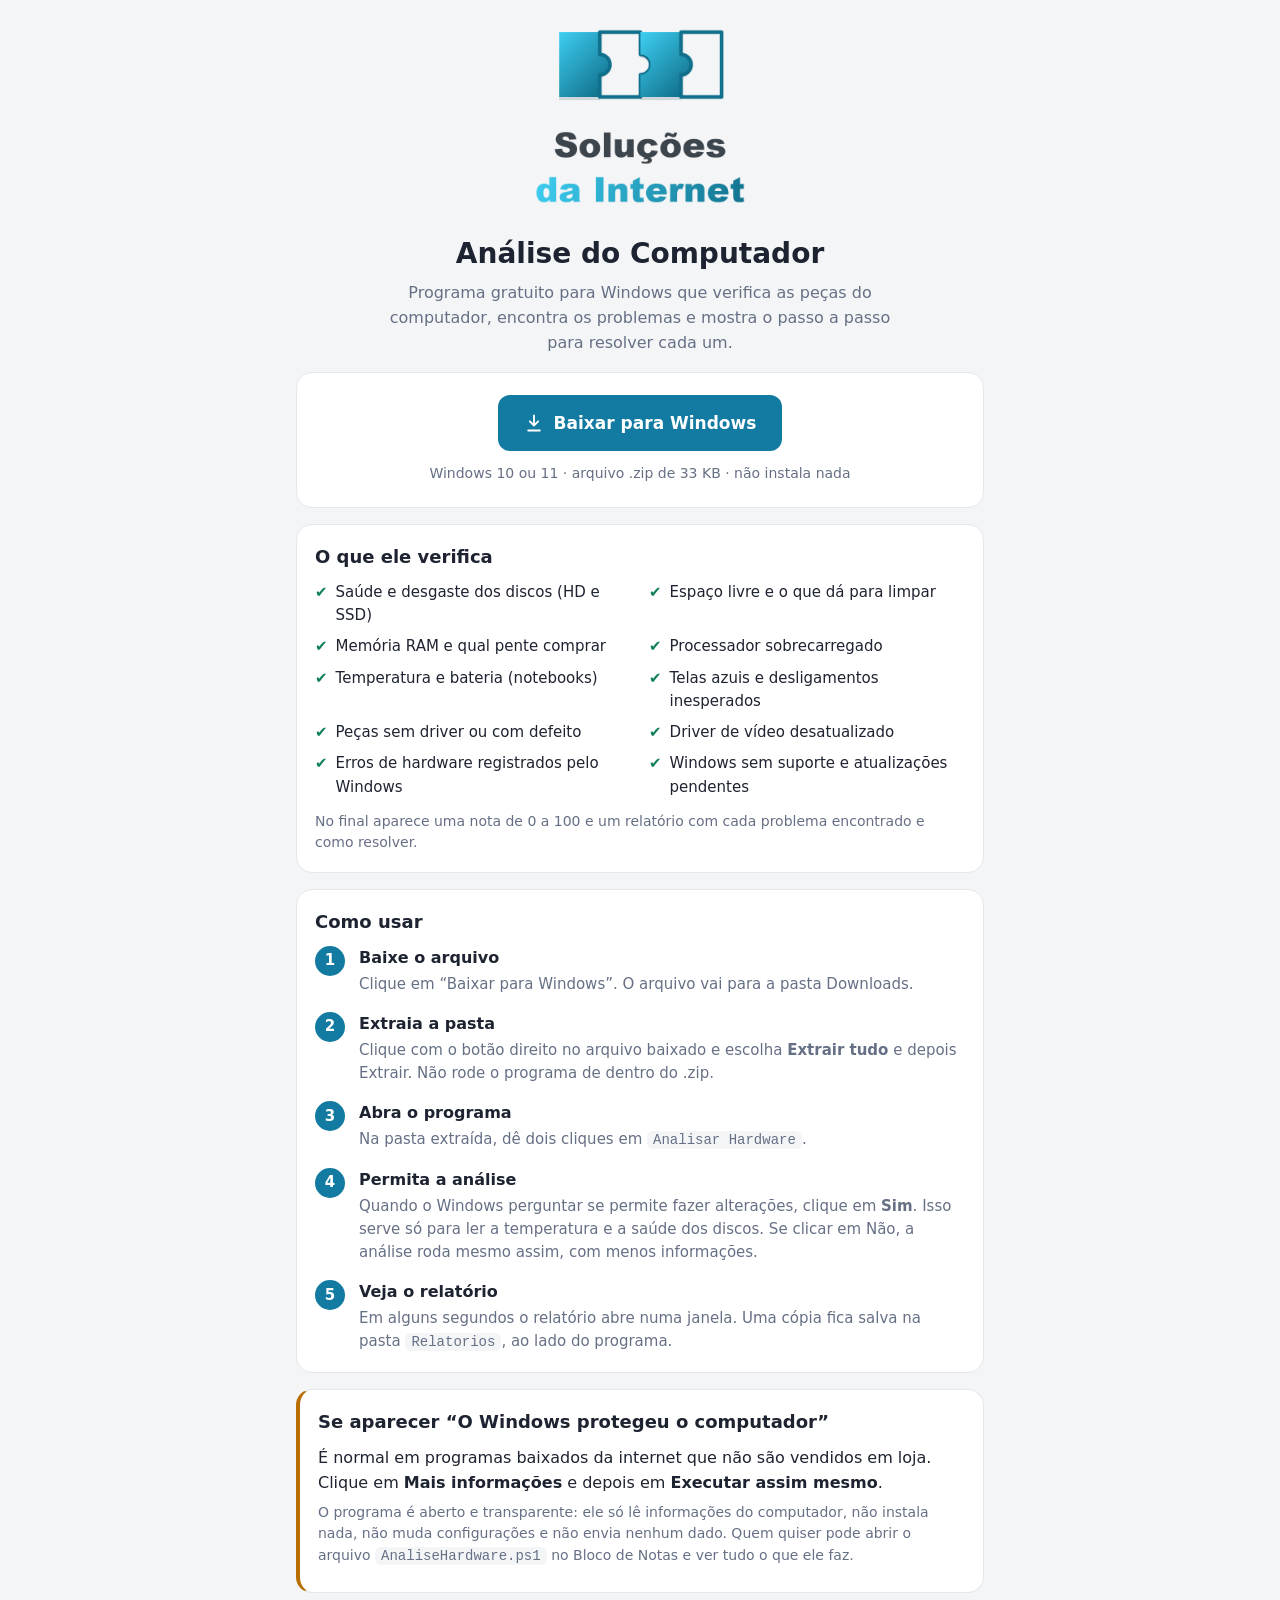
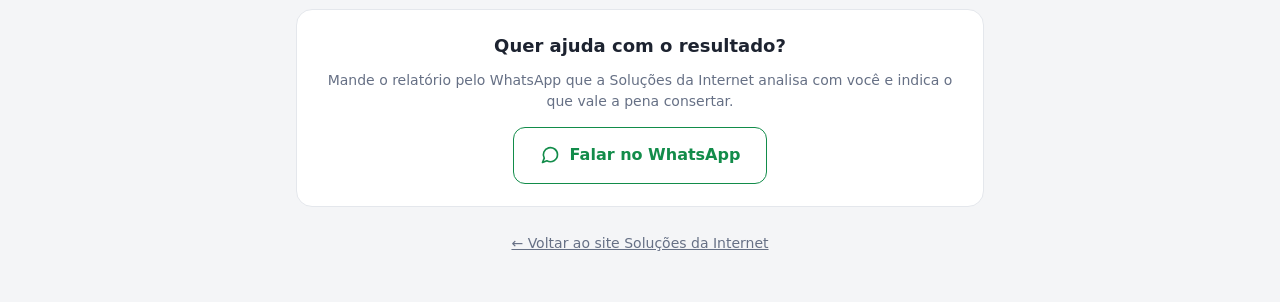
==== computador/index.html @ 18026e24 "Adiciona página de download da Análise do Computador e botão na página inicial Página /computador/ c" ====
<!DOCTYPE html>
<html lang="pt-BR">
<head>
<meta charset="utf-8">
<meta name="viewport" content="width=device-width,initial-scale=1,viewport-fit=cover">
<title>Análise do Computador</title>
<meta name="description" content="Análise do Computador — Soluções da Internet: programa gratuito para Windows que verifica o hardware e mostra como resolver cada problema.">
<meta name="theme-color" content="#137ba1">
<link rel="icon" href="../celular/icone-192.png">
<link rel="apple-touch-icon" href="../celular/icone-180.png">
<style>
:root{--bg:#f4f5f7;--card:#fff;--tx:#1d2330;--mut:#667085;--ln:#e4e7ec;--ok:#12805c;--aviso:#b86e00;--pri:#137ba1;--pri-tx:#fff;--wpp:#128c4a}
@media(prefers-color-scheme:dark){:root{--bg:#12151b;--card:#1b1f27;--tx:#e6e8ec;--mut:#98a1b2;--ln:#2b313c;--ok:#3ecf8e;--aviso:#f0a92e;--pri:#3bb8e0;--pri-tx:#0b1a20;--wpp:#3ecf8e}}
*{box-sizing:border-box}
body{margin:0;background:var(--bg);color:var(--tx);font:16px/1.55 system-ui,-apple-system,"Segoe UI",Roboto,sans-serif;-webkit-text-size-adjust:100%}
main{max-width:720px;margin:0 auto;padding:24px 16px 48px}
.capa{text-align:center}
.capa img{width:min(220px,60%);height:auto}
@media(prefers-color-scheme:dark){.capa img{background:#fff;border-radius:18px;padding:14px 18px}}
h1{font-size:28px;margin:16px 0 6px}
.sub{color:var(--mut);margin:0 auto;max-width:540px}
section{background:var(--card);border:1px solid var(--ln);border-radius:16px;padding:18px;margin:16px 0}
h2{font-size:18px;margin:0 0 10px}
.baixar{text-align:center;padding:22px 18px}
.btn{display:inline-flex;align-items:center;justify-content:center;gap:10px;padding:15px 26px;border-radius:12px;background:var(--pri);color:var(--pri-tx);font-weight:700;font-size:17px;text-decoration:none;border:0}
.btn svg{width:20px;height:20px;flex:none}
.btn.wpp{background:transparent;color:var(--wpp);border:1.5px solid var(--wpp);font-size:16px}
.req{color:var(--mut);font-size:14px;margin:12px 0 0}
.aviso-so{display:none;background:var(--bg);border-radius:10px;padding:10px 12px;font-size:14px;margin-top:12px;color:var(--tx)}
.lista{display:grid;grid-template-columns:1fr 1fr;gap:8px 18px;padding:0;margin:0;list-style:none}
.lista li{display:flex;gap:8px;align-items:flex-start;font-size:15px}
.lista li::before{content:"✔";color:var(--ok);font-weight:700;flex:none}
@media(max-width:560px){.lista{grid-template-columns:1fr}}
ol.passos{margin:0;padding:0;list-style:none;counter-reset:p}
ol.passos>li{counter-increment:p;position:relative;padding:0 0 16px 44px}
ol.passos>li:last-child{padding-bottom:0}
ol.passos>li::before{content:counter(p);position:absolute;left:0;top:0;width:30px;height:30px;border-radius:50%;background:var(--pri);color:var(--pri-tx);display:grid;place-items:center;font-weight:700;font-size:15px}
ol.passos b{display:block}
ol.passos p{margin:2px 0 0;color:var(--mut);font-size:15px}
.destaque{border-left:4px solid var(--aviso)}
.destaque p{margin:6px 0}
.mini{font-size:14px;color:var(--mut)}
.rodape{text-align:center;margin-top:24px}
.rodape a{color:var(--mut);font-size:14px}
code{background:var(--bg);border-radius:6px;padding:1px 6px;font-size:14px}
.aviso-so a{color:var(--pri);font-weight:600}
</style>
</head>
<body>
<main>
  <div class="capa">
    <img id="logo" alt="Soluções da Internet">
    <h1>Análise do Computador</h1>
    <p class="sub">Programa gratuito para Windows que verifica as peças do computador, encontra os problemas e mostra o passo a passo para resolver cada um.</p>
  </div>

  <section class="baixar">
    <a class="btn" id="bt-baixar" href="Analise-de-Hardware.zip" download>
      <svg viewBox="0 0 24 24" fill="none" stroke="currentColor" stroke-width="2.2" stroke-linecap="round" stroke-linejoin="round" aria-hidden="true"><path d="M12 3v12M7 10l5 5 5-5M5 21h14"/></svg>
      Baixar para Windows
    </a>
    <p class="req">Windows 10 ou 11 · arquivo .zip de 33 KB · não instala nada</p>
    <p class="aviso-so" id="aviso-so">Você está no celular. Este programa é para computadores com Windows. Para o celular, use a <a href="../celular/">Análise de Celular</a>.</p>
  </section>

  <section>
    <h2>O que ele verifica</h2>
    <ul class="lista">
      <li>Saúde e desgaste dos discos (HD e SSD)</li>
      <li>Espaço livre e o que dá para limpar</li>
      <li>Memória RAM e qual pente comprar</li>
      <li>Processador sobrecarregado</li>
      <li>Temperatura e bateria (notebooks)</li>
      <li>Telas azuis e desligamentos inesperados</li>
      <li>Peças sem driver ou com defeito</li>
      <li>Driver de vídeo desatualizado</li>
      <li>Erros de hardware registrados pelo Windows</li>
      <li>Windows sem suporte e atualizações pendentes</li>
    </ul>
    <p class="mini" style="margin:12px 0 0">No final aparece uma nota de 0 a 100 e um relatório com cada problema encontrado e como resolver.</p>
  </section>

  <section>
    <h2>Como usar</h2>
    <ol class="passos">
      <li><b>Baixe o arquivo</b><p>Clique em “Baixar para Windows”. O arquivo vai para a pasta Downloads.</p></li>
      <li><b>Extraia a pasta</b><p>Clique com o botão direito no arquivo baixado e escolha <b style="display:inline">Extrair tudo</b> e depois Extrair. Não rode o programa de dentro do .zip.</p></li>
      <li><b>Abra o programa</b><p>Na pasta extraída, dê dois cliques em <code>Analisar Hardware</code>.</p></li>
      <li><b>Permita a análise</b><p>Quando o Windows perguntar se permite fazer alterações, clique em <b style="display:inline">Sim</b>. Isso serve só para ler a temperatura e a saúde dos discos. Se clicar em Não, a análise roda mesmo assim, com menos informações.</p></li>
      <li><b>Veja o relatório</b><p>Em alguns segundos o relatório abre numa janela. Uma cópia fica salva na pasta <code>Relatorios</code>, ao lado do programa.</p></li>
    </ol>
  </section>

  <section class="destaque">
    <h2>Se aparecer “O Windows protegeu o computador”</h2>
    <p>É normal em programas baixados da internet que não são vendidos em loja. Clique em <b>Mais informações</b> e depois em <b>Executar assim mesmo</b>.</p>
    <p class="mini">O programa é aberto e transparente: ele só lê informações do computador, não instala nada, não muda configurações e não envia nenhum dado. Quem quiser pode abrir o arquivo <code>AnaliseHardware.ps1</code> no Bloco de Notas e ver tudo o que ele faz.</p>
  </section>

  <section class="baixar">
    <h2>Quer ajuda com o resultado?</h2>
    <p class="mini" style="margin:0 0 14px">Mande o relatório pelo WhatsApp que a Soluções da Internet analisa com você e indica o que vale a pena consertar.</p>
    <a class="btn wpp" href="https://wa.me/5547992607105?text=Ol%C3%A1!%20Fiz%20a%20An%C3%A1lise%20do%20Computador%20pelo%20site%20e%20quero%20ajuda%20com%20o%20relat%C3%B3rio." target="_blank" rel="noopener">
      <svg viewBox="0 0 24 24" fill="none" stroke="currentColor" stroke-width="2" stroke-linecap="round" stroke-linejoin="round" aria-hidden="true"><path d="M21 11.5a8.5 8.5 0 0 1-12.7 7.4L3 21l2.1-5.2A8.5 8.5 0 1 1 21 11.5Z"/></svg>
      Falar no WhatsApp
    </a>
  </section>

  <div class="rodape"><a href="../">← Voltar ao site Soluções da Internet</a></div>
</main>
<script>
document.getElementById('logo').src = '[data-uri]';
// no celular, avisa que o programa é para Windows
if (/Android|iPhone|iPad|iPod/i.test(navigator.userAgent)) document.getElementById('aviso-so').style.display = 'block';
</script>
</body>
</html>
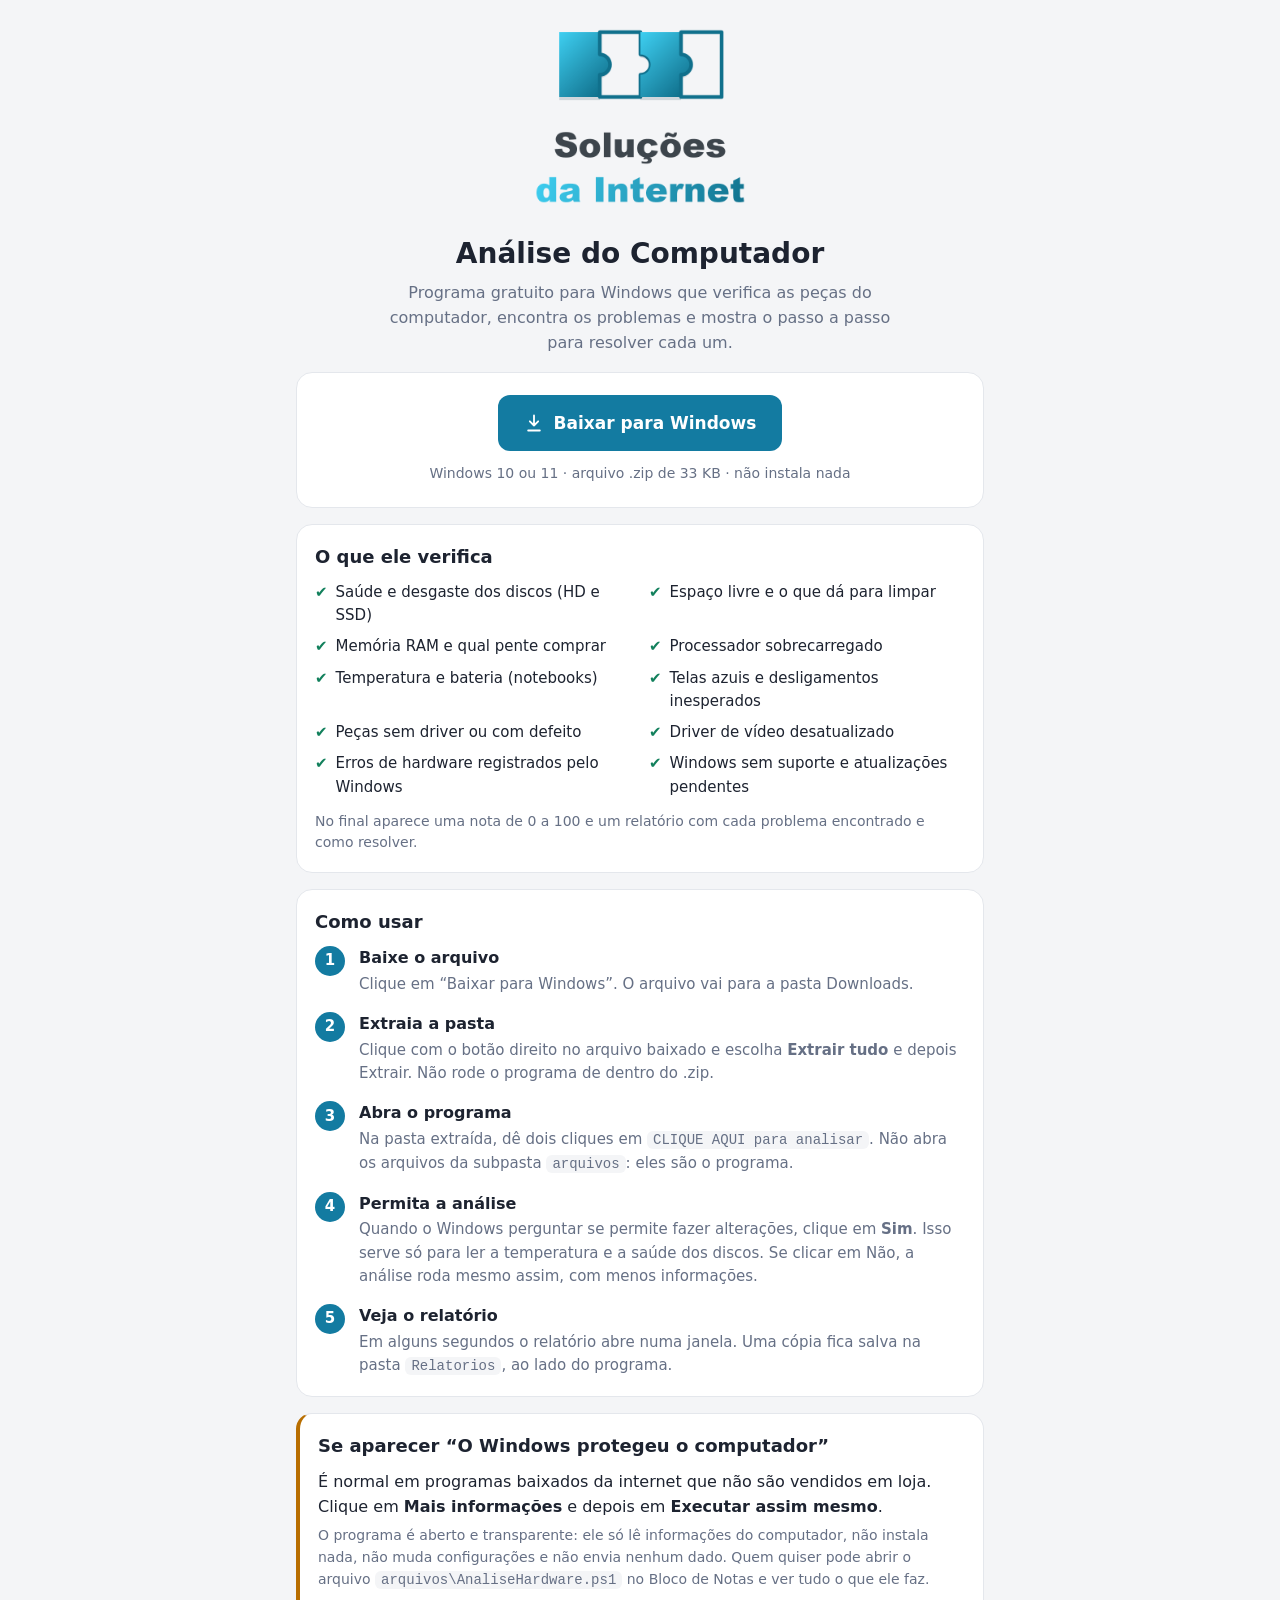
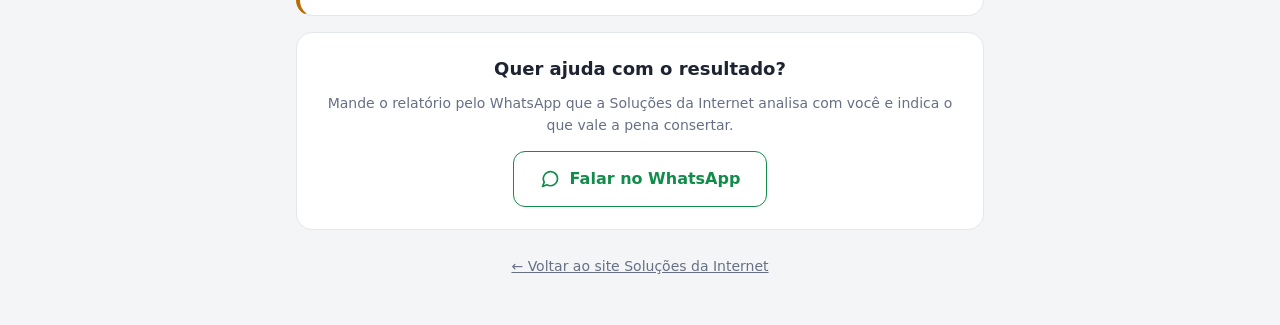
==== commit b4a311a1: "Simplifica o pacote da Análise do Computador Dentro do .zip fica só "CLIQUE AQUI para analisar" e o " ====
--- a/computador/index.html
+++ b/computador/index.html
@@ -85,7 +85,7 @@
     <ol class="passos">
       <li><b>Baixe o arquivo</b><p>Clique em “Baixar para Windows”. O arquivo vai para a pasta Downloads.</p></li>
       <li><b>Extraia a pasta</b><p>Clique com o botão direito no arquivo baixado e escolha <b style="display:inline">Extrair tudo</b> e depois Extrair. Não rode o programa de dentro do .zip.</p></li>
-      <li><b>Abra o programa</b><p>Na pasta extraída, dê dois cliques em <code>Analisar Hardware</code>.</p></li>
+      <li><b>Abra o programa</b><p>Na pasta extraída, dê dois cliques em <code>CLIQUE AQUI para analisar</code>. Não abra os arquivos da subpasta <code>arquivos</code>: eles são o programa.</p></li>
       <li><b>Permita a análise</b><p>Quando o Windows perguntar se permite fazer alterações, clique em <b style="display:inline">Sim</b>. Isso serve só para ler a temperatura e a saúde dos discos. Se clicar em Não, a análise roda mesmo assim, com menos informações.</p></li>
       <li><b>Veja o relatório</b><p>Em alguns segundos o relatório abre numa janela. Uma cópia fica salva na pasta <code>Relatorios</code>, ao lado do programa.</p></li>
     </ol>
@@ -94,7 +94,7 @@
   <section class="destaque">
     <h2>Se aparecer “O Windows protegeu o computador”</h2>
     <p>É normal em programas baixados da internet que não são vendidos em loja. Clique em <b>Mais informações</b> e depois em <b>Executar assim mesmo</b>.</p>
-    <p class="mini">O programa é aberto e transparente: ele só lê informações do computador, não instala nada, não muda configurações e não envia nenhum dado. Quem quiser pode abrir o arquivo <code>AnaliseHardware.ps1</code> no Bloco de Notas e ver tudo o que ele faz.</p>
+    <p class="mini">O programa é aberto e transparente: ele só lê informações do computador, não instala nada, não muda configurações e não envia nenhum dado. Quem quiser pode abrir o arquivo <code>arquivos\AnaliseHardware.ps1</code> no Bloco de Notas e ver tudo o que ele faz.</p>
   </section>
 
   <section class="baixar">
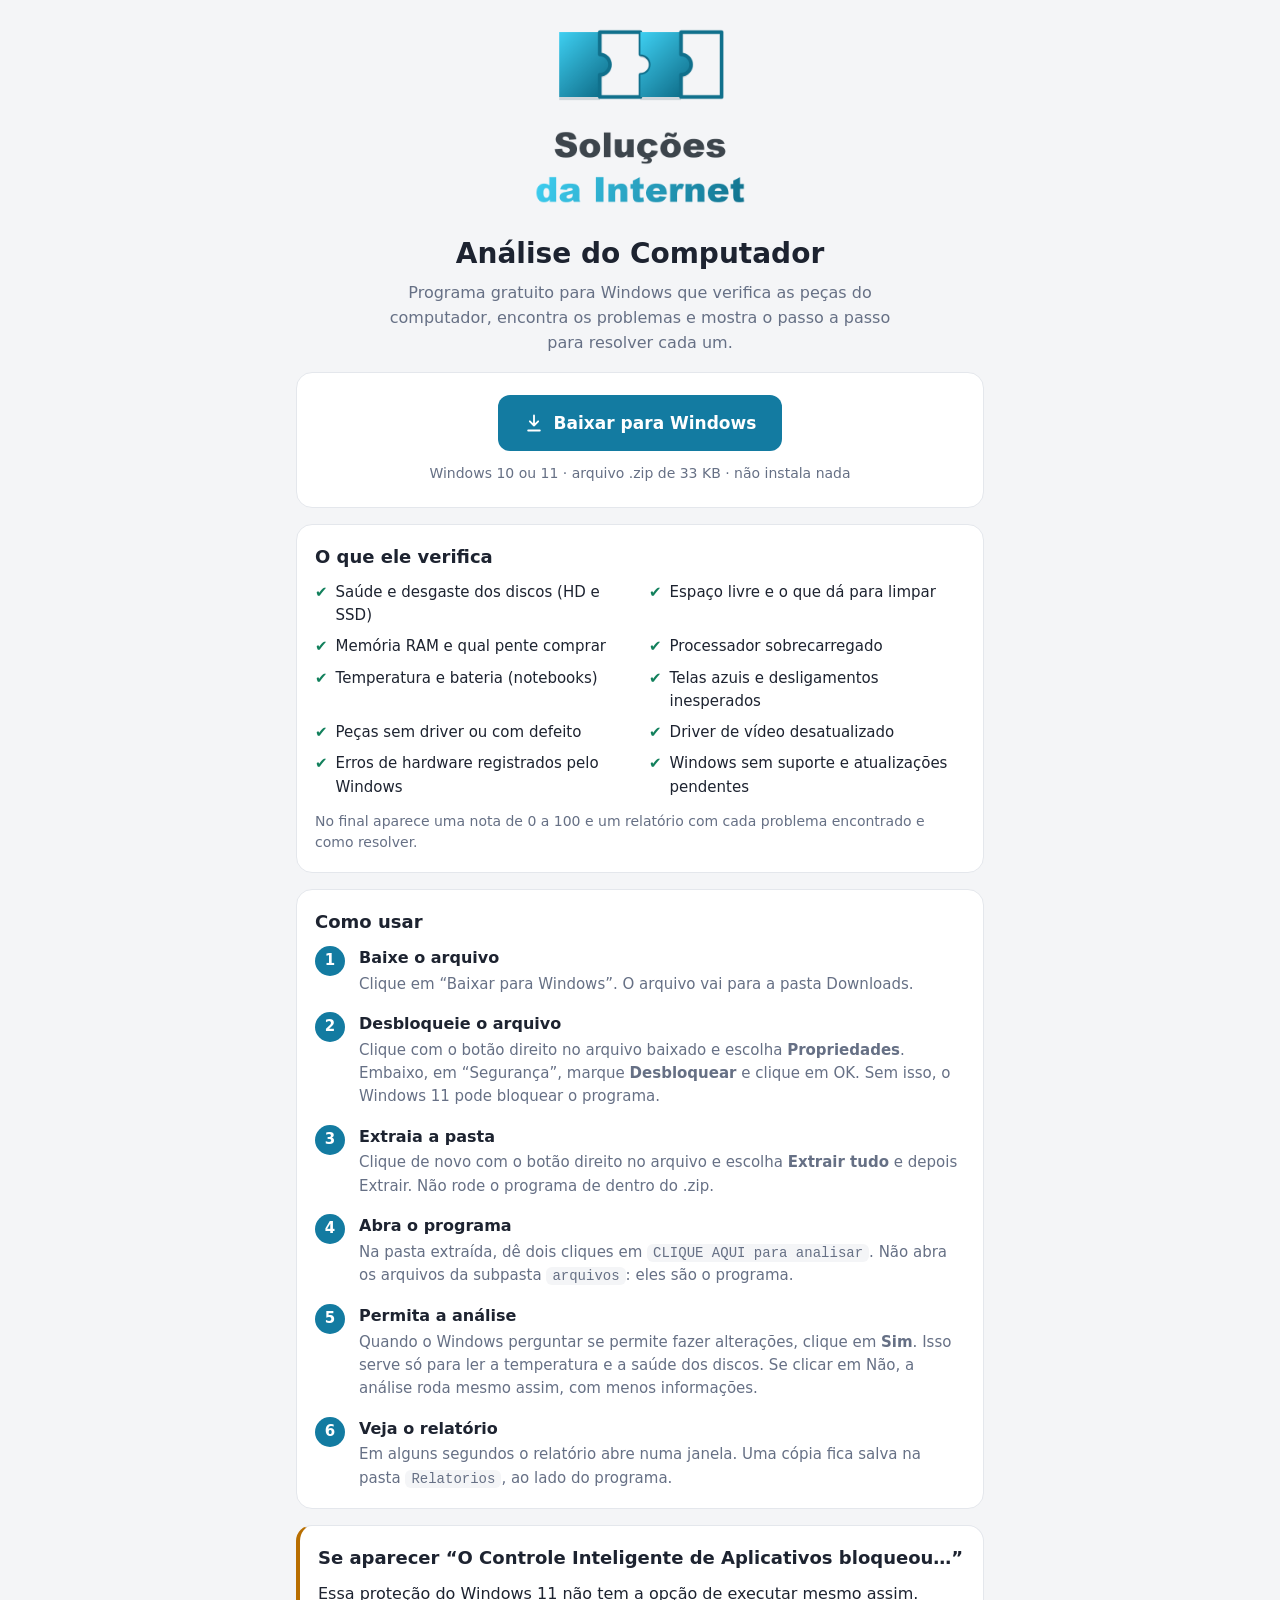
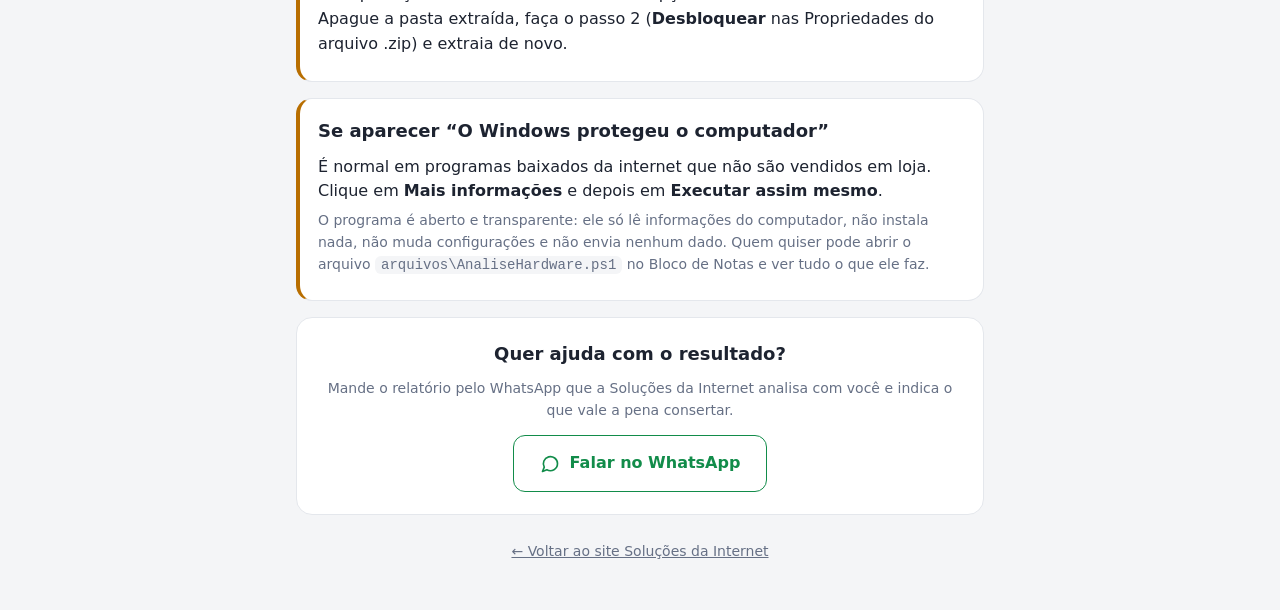
==== commit 625ce1e9: "Orienta a desbloquear o .zip da Análise do Computador O Controle Inteligente de Aplicativos do Windo" ====
--- a/computador/index.html
+++ b/computador/index.html
@@ -84,11 +84,17 @@
     <h2>Como usar</h2>
     <ol class="passos">
       <li><b>Baixe o arquivo</b><p>Clique em “Baixar para Windows”. O arquivo vai para a pasta Downloads.</p></li>
-      <li><b>Extraia a pasta</b><p>Clique com o botão direito no arquivo baixado e escolha <b style="display:inline">Extrair tudo</b> e depois Extrair. Não rode o programa de dentro do .zip.</p></li>
+      <li><b>Desbloqueie o arquivo</b><p>Clique com o botão direito no arquivo baixado e escolha <b style="display:inline">Propriedades</b>. Embaixo, em “Segurança”, marque <b style="display:inline">Desbloquear</b> e clique em OK. Sem isso, o Windows 11 pode bloquear o programa.</p></li>
+      <li><b>Extraia a pasta</b><p>Clique de novo com o botão direito no arquivo e escolha <b style="display:inline">Extrair tudo</b> e depois Extrair. Não rode o programa de dentro do .zip.</p></li>
       <li><b>Abra o programa</b><p>Na pasta extraída, dê dois cliques em <code>CLIQUE AQUI para analisar</code>. Não abra os arquivos da subpasta <code>arquivos</code>: eles são o programa.</p></li>
       <li><b>Permita a análise</b><p>Quando o Windows perguntar se permite fazer alterações, clique em <b style="display:inline">Sim</b>. Isso serve só para ler a temperatura e a saúde dos discos. Se clicar em Não, a análise roda mesmo assim, com menos informações.</p></li>
       <li><b>Veja o relatório</b><p>Em alguns segundos o relatório abre numa janela. Uma cópia fica salva na pasta <code>Relatorios</code>, ao lado do programa.</p></li>
     </ol>
+  </section>
+
+  <section class="destaque">
+    <h2>Se aparecer “O Controle Inteligente de Aplicativos bloqueou…”</h2>
+    <p>Essa proteção do Windows 11 não tem a opção de executar mesmo assim. Apague a pasta extraída, faça o passo 2 (<b>Desbloquear</b> nas Propriedades do arquivo .zip) e extraia de novo.</p>
   </section>
 
   <section class="destaque">
